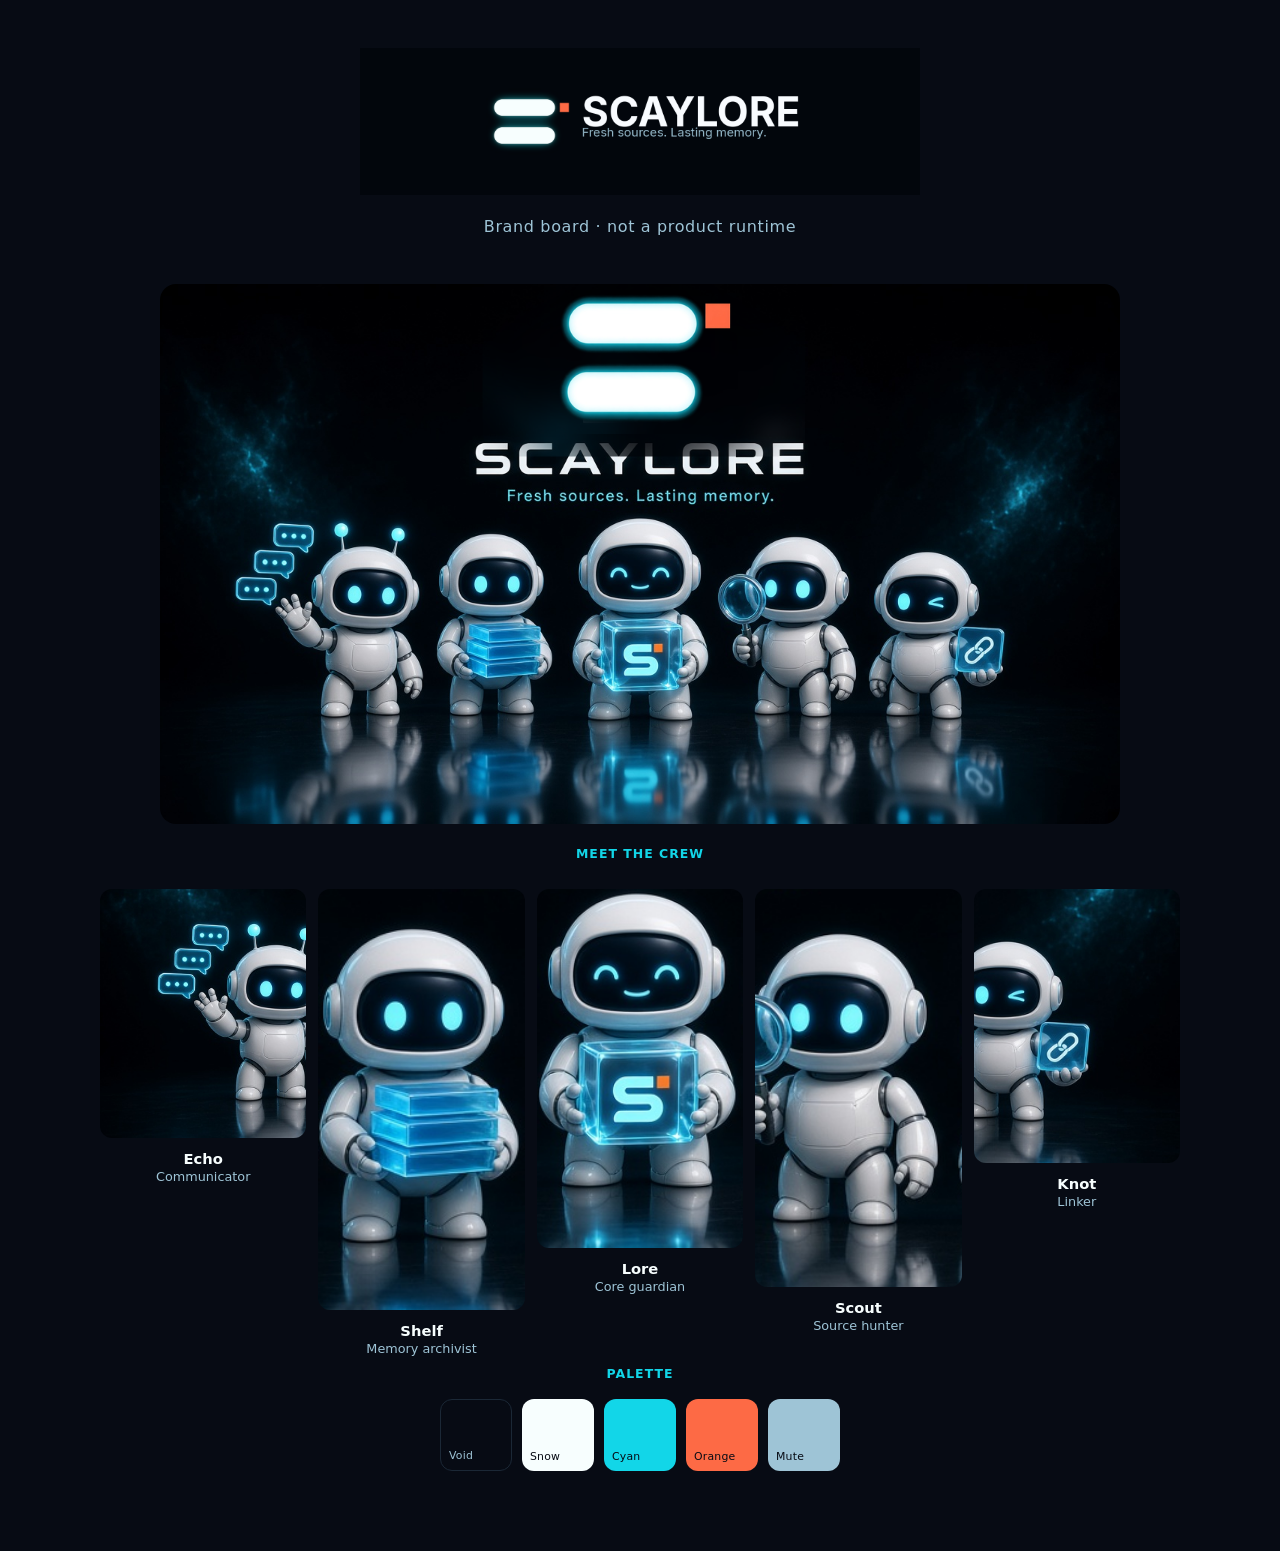
==== docs/brand/index.html @ d5346080 "Add SCAYLORE brand kit, crew README, and asset checks. Introduce the official two-bar mark, crew her" ====
<!DOCTYPE html>
<html lang="en">
<head>
  <meta charset="utf-8" />
  <meta name="viewport" content="width=device-width, initial-scale=1" />
  <title>SCAYLORE — Fresh sources. Lasting memory.</title>
  <meta name="description" content="SCAYLORE brand home. Fresh sources. Lasting memory. Meet Echo, Shelf, Lore, Scout, and Knot." />
  <meta property="og:title" content="SCAYLORE" />
  <meta property="og:description" content="Fresh sources. Lasting memory." />
  <meta property="og:image" content="./social-preview.png" />
  <link rel="icon" href="./favicon.png" type="image/png" />
  <link rel="apple-touch-icon" href="./apple-touch-icon.png" />
  <link rel="stylesheet" href="./tokens.css" />
  <style>
    html, body {
      margin: 0;
      background: var(--scaylore-void);
      color: var(--scaylore-ink);
      font-family: Inter, ui-sans-serif, system-ui, sans-serif;
    }
    body {
      max-width: 1080px;
      margin: 0 auto;
      padding: 48px 20px 80px;
    }
    header, section { text-align: center; }
    .lockup { width: min(560px, 92vw); height: auto; }
    .hero { width: min(960px, 100%); height: auto; margin: 28px 0 8px; border-radius: 16px; }
    .tag { color: var(--scaylore-mute); letter-spacing: 0.04em; }
    h1 { font-size: 0; height: 0; overflow: hidden; }
    h2 { font-weight: 600; letter-spacing: 0.08em; text-transform: uppercase; font-size: 0.78rem; color: var(--scaylore-cyan); }
    p { line-height: 1.55; color: #d5e6ee; }
    .crew {
      display: grid;
      grid-template-columns: repeat(5, minmax(0, 1fr));
      gap: 12px;
      margin-top: 28px;
    }
    figure { margin: 0; }
    figure img {
      width: 100%;
      height: auto;
      border-radius: 12px;
      background: #05080f;
    }
    figcaption { margin-top: 8px; font-size: 0.92rem; }
    figcaption strong { display: block; }
    figcaption span { color: var(--scaylore-mute); font-size: 0.8rem; }
    .swatches { display: flex; justify-content: center; gap: 10px; flex-wrap: wrap; margin: 18px 0 0; }
    .swatch {
      width: 72px; height: 72px; border-radius: 12px;
      display: grid; place-items: end start; padding: 8px; box-sizing: border-box;
      font-size: 0.68rem; letter-spacing: 0.02em;
    }
    @media (max-width: 800px) {
      .crew { grid-template-columns: repeat(2, minmax(0, 1fr)); }
    }
  </style>
</head>
<body>
  <header>
    <h1>SCAYLORE</h1>
    <img class="lockup" src="./scaylore-lockup.png" alt="SCAYLORE — Fresh sources. Lasting memory." />
    <p class="tag">Brand board · not a product runtime</p>
  </header>

  <section>
    <img class="hero" src="./scaylore-heroes.png" alt="Echo, Shelf, Lore, Scout, and Knot standing under the SCAYLORE mark" />
  </section>

  <section>
    <h2>Meet the crew</h2>
    <div class="crew">
      <figure>
        <img src="./crew/echo.png" alt="Echo" />
        <figcaption><strong>Echo</strong><span>Communicator</span></figcaption>
      </figure>
      <figure>
        <img src="./crew/shelf.png" alt="Shelf" />
        <figcaption><strong>Shelf</strong><span>Memory archivist</span></figcaption>
      </figure>
      <figure>
        <img src="./crew/lore.png" alt="Lore" />
        <figcaption><strong>Lore</strong><span>Core guardian</span></figcaption>
      </figure>
      <figure>
        <img src="./crew/scout.png" alt="Scout" />
        <figcaption><strong>Scout</strong><span>Source hunter</span></figcaption>
      </figure>
      <figure>
        <img src="./crew/knot.png" alt="Knot" />
        <figcaption><strong>Knot</strong><span>Linker</span></figcaption>
      </figure>
    </div>
  </section>

  <section>
    <h2>Palette</h2>
    <div class="swatches">
      <div class="swatch" style="background:#070b14;border:1px solid #1b2836;color:#9ec4d6">Void</div>
      <div class="swatch" style="background:#f7fefe;color:#070b14">Snow</div>
      <div class="swatch" style="background:#12d6e8;color:#070b14">Cyan</div>
      <div class="swatch" style="background:#fd6a45;color:#070b14">Orange</div>
      <div class="swatch" style="background:#9ec4d6;color:#070b14">Mute</div>
    </div>
  </section>
</body>
</html>
---- docs/brand/tokens.css ----
:root {
  --scaylore-void: #070b14;
  --scaylore-ink: #f7fefe;
  --scaylore-cyan: #12d6e8;
  --scaylore-orange: #fd6a45;
  --scaylore-mute: #9ec4d6;
}
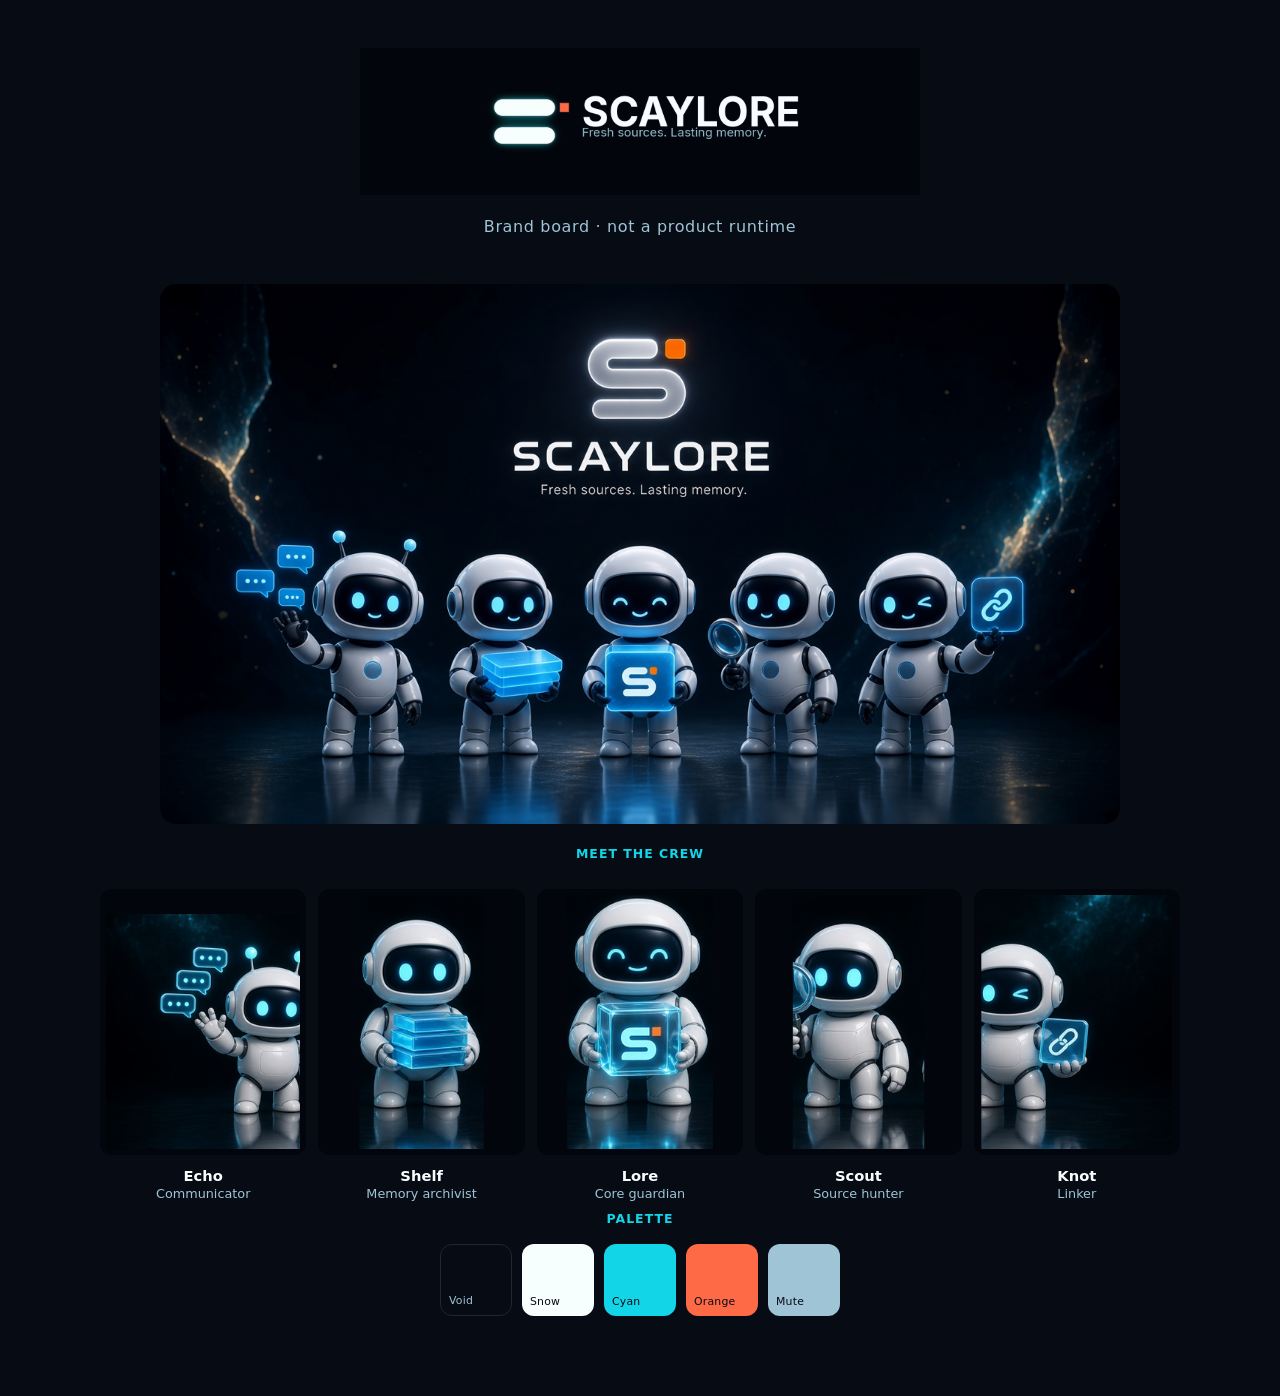
==== commit 22a48ad7: "Align crew portraits to a shared 280x360 frame. Uneven crops made the brand-board grid and README ta" ====
--- a/docs/brand/index.html
+++ b/docs/brand/index.html
@@ -39,7 +39,9 @@
     figure { margin: 0; }
     figure img {
       width: 100%;
-      height: auto;
+      aspect-ratio: 7 / 9;
+      object-fit: cover;
+      object-position: center bottom;
       border-radius: 12px;
       background: #05080f;
     }
